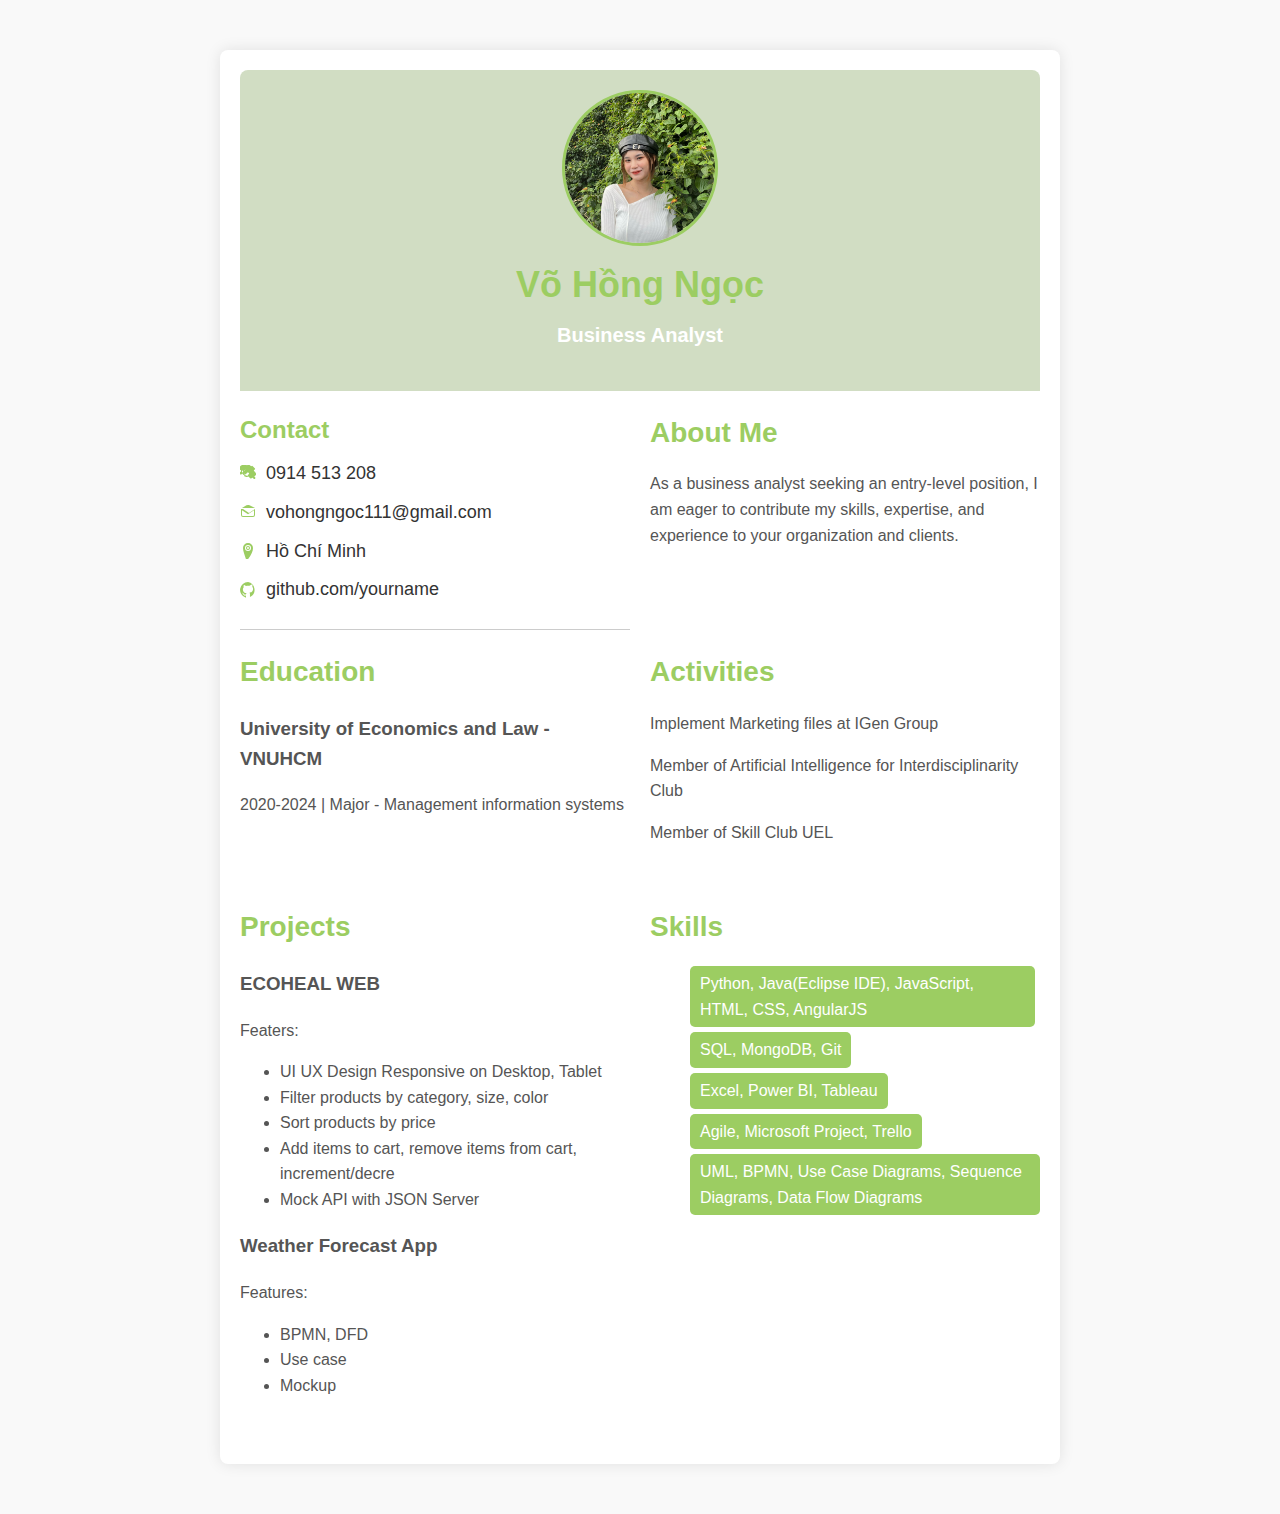
==== index.html @ 3f382830 "Rename BA.HTML to index.html" ====
<!DOCTYPE html>
<html lang="en">
<head>
    <meta charset="UTF-8">
    <meta name="viewport" content="width=device-width, initial-scale=1.0">
    <title>Võ Hồng Ngọc - Business Analyst</title>
    <link rel="stylesheet" href="./BA.CSS">
</head>
<body>
    <div class="container">
        <header>
            <img src="./vohongngocavt.jpg" alt="Your Name">
            <h1>Võ Hồng Ngọc</h1>
            <p>Business Analyst</p>
        </header>

        <div class="contact-info">
            <h2>Contact</h2>
            <ul>
                <li><svg xmlns="http://www.w3.org/2000/svg" width="16" height="16" fill="currentColor" class="bi bi-telephone" viewBox="0 0 16 16">
                        <path d="M11.354 1.146a1 1 0 0 1 1.414 0l2 2a1 1 0 0 1 0 1.414l-1.042 1.042a12.607 12.607 0 0 1 2.75 3.856 12.607 12.607 0 0 1-3.856 2.75l-1.042 1.042a1 1 0 0 1-1.414 0l-2-2a1 1 0 0 1 0-1.414l1.042-1.042a8.607 8.607 0 0 0-1.52-2.606 8.607 8.607 0 0 0-2.606-1.52l-1.042 1.042a1 1 0 0 1-1.414 0l-2-2a1 1 0 0 1 0-1.414l2-2a1 1 0 0 1 1.414 0l1.042 1.042a8.607 8.607 0 0 0 2.606-1.52 8.607 8.607 0 0 0 1.52-2.606L9.77.146zM6.854 3.293a1 1 0 0 1 1.414 0l.933.933c.276.276.27.713-.007.99a11.244 11.244 0 0 1-4.674 4.674 11.244 11.244 0 0 1-.99-.007l-.933-.933a1 1 0 0 1 0-1.414L6.854 3.293zm5.823 5.822c.9 1.136 1.774 2.288 2.61 3.45a1 1 0 0 1-1.323 1.323c-1.162-.836-2.314-1.71-3.45-2.61l1.164-1.164a5.748 5.748 0 0 0-.295-.433 5.748 5.748 0 0 0-.432-.295L12.677 9.115zm.56-1.02l-1.165 1.165a5.748 5.748 0 0 0-.295-.432 5.748 5.748 0 0 0-.433-.295L12.677 8.095c.144-.177.281-.348.41-.52.13-.17.258-.34.376-.515.116-.177.227-.355.33-.54zm.49-.856l-1.164 1.164a5.748 5.748 0 0 0-.295-.432 5.748 5.748 0 0 0-.433-.295L12.677 7.139c.143-.177.28-.348.41-.52.13-.17.258-.34.376-.515.116-.177.227-.355.33-.54zM6 0a6 6 0 0 1 6 6c0 3.084-2.233 5.643-5.175 5.935a1 1 0 0 1-.482-.04l-1.486-.396a1 1 0 0 1-.635-1.236l.5-1.625a6.021 6.021 0 0 1-2.253-.508l-.88 1.167a1 1 0 0 1-1.428 0L.04 8.65a1 1 0 0 1 0-1.427l1.166-.88a6.02 6.02 0 0 1-.507-2.253L1.04 4.964a1 1 0 0 1-1.236-.635l-.396-1.486a1 1 0 0 1-.04-.481A6 6 0 0 1 6 0zm0 2a4 4 0 0 0-4 4c0 1.116.46 2.116 1.197 2.83l.023.018c.41.316.865.557 1.33.718a4 4 0 0 0 2.83 1.197l.019.002c.41-.04.808-.157 1.182-.344l.939.626a4 4 0 0 0 1.197-2.83l.002-.019c-.044-.4-.157-.797-.343-1.17l.625-.94A4 4 0 0 0 10 6a4 4 0 0 0-4-4zm0 1a3 3 0 0 1 3 3c0 .654-.208 1.255-.558 1.75l-1.375-.916a1 1 0 0 0-1.177 0L3.56 9.75A2.963 2.963 0 0 1 3 7a3 3 0 0 1 3-3zm0 1a2 2 0 0 0-2 2c0 .344.088.66.23.938l-.938 1.406A2.982 2.982 0 0 0 3 7a2 2 0 0 0 2-2zm0 1a1 1 0 0 1 1 1c0 .255-.09.49-.236.677l-1.406.938A1.981 1.981 0 0 1 4 7a1 1 0 0 1 1-1z"/>
                    </svg> 0914 513 208</li>
                <li><svg xmlns="http://www.w3.org/2000/svg" width="16" height="16" fill="currentColor" class="bi bi-envelope" viewBox="0 0 16 16">
                        <path d="M8 1c.556 0 1.083.116 1.563.326L15.037 4H1.963L6.437 1.326A7.98 7.98 0 0 1 8 1zM1 5v6a2 2 0 0 0 2 2h10a2 2 0 0 0 2-2V5l-6 4-6-4zm1 1.25l6 3.998 6-3.998V11a1 1 0 0 1-1 1H3a1 1 0 0 1-1-1V6.25z"/>
                    </svg> vohongngoc111@gmail.com</li>
                <li><svg xmlns="http://www.w3.org/2000/svg" width="16" height="16" fill="currentColor" class="bi bi-geo-alt" viewBox="0 0 16 16">
                        <path d="M8 0a5 5 0 0 1 5 5c0 3.182-1.665 6.878-4.935 11.09a1.484 1.484 0 0 1-2.13 0C4.665 11.878 3 8.182 3 5a5 5 0 0 1 5-5zm0 2a3 3 0 1 0 0 6 3 3 0 0 0 0-6zm0 1a2 2 0 1 1 0 4 2 2 0 0 1 0-4zm0 1a1 1 0 1 0 0 2 1 1 0 0 0 0-2z"/>
                    </svg> Hồ Chí Minh</li>
                <li><svg xmlns="http://www.w3.org/2000/svg" width="16" height="16" fill="currentColor" class="bi bi-github" viewBox="0 0 16 16">
                        <path d="M8 0a8 8 0 0 0-2.527 15.573c.4.074.547-.174.547-.386 0-.192-.007-.878-.012-1.602-2.226.485-2.695-1.07-2.695-1.07-.364-.927-.89-1.174-.89-1.174-.728-.496.055-.486.055-.486.805.056 1.228.827 1.228.827.713 1.18 1.868.84 2.323.643.072-.516.28-.84.51-1.033-1.784-.2-3.655-.884-3.655-3.93 0-.867.31-1.575.824-2.131-.083-.202-.36-1.011.079-2.106 0 0 .67-.215 2.2.82.638-.177 1.32-.265 2-.268.68.003 1.362.09 2-.268 1.53-1.036 2.2-.82 2.2-.82.44 1.095.163 1.904.08 2.106.514.556.823 1.264.823 2.13 0 3.053-1.872 3.73-3.66 3.925.288.247.54.733.54 1.48 0 1.067-.01 1.927-.010 2.188 0 .212.144.46.55.382A8 8 0 0 0 8 0z"/>
                    </svg> <a style="color: #333;" href="https://github.com/HONGNGOC0710" target="_blank">github.com/yourname</a></li>
            </ul>
        </div>

        <div class="section">
            <h2 class="section-title">About Me</h2>
            <div class="section-content">
                <p>
                    As a business analyst seeking an entry-level position, I am eager to contribute my skills, expertise, and experience to your organization and clients.
                </p>
            </div>
        </div>

        <div class="section">
            <h2 class="section-title">Education</h2>
            <div class="section-content">
                <h3>University of Economics and Law - VNUHCM</h3>
                <p>2020-2024 | Major - Management information systems</p>
            </div>
        </div>

        <div class="section">
            <h2 class="section-title">Activities</h2>
            <div class="section-content">
                <p>Implement Marketing files at IGen Group</p>
                <p>Member of Artificial Intelligence for Interdisciplinarity Club</p>
                <p>Member of Skill Club UEL</p>
            </div>
        </div>

        <div class="section">
            <h2 class="section-title">Projects</h2>
            <div class="section-content">
                <h3>ECOHEAL WEB</h3>
                <p>Featers: </p>
                <ul>
                    <li>UI UX Design Responsive on Desktop, Tablet</li>
                    <li>Filter products by category, size, color</li>
                    <li>Sort products by price</li>
                    <li>Add items to cart, remove items from cart, increment/decre</li>
                    <li>Mock API with JSON Server</li>
                </ul>
                <p></p>
                <h3>Weather Forecast App</h3>
                <p>Features:</p>
                <ul>
                    <li>BPMN, DFD</li>
                    <li>Use case</li>
                    <li>Mockup</li>
                </ul>
            </div>
        </div>

        <div class="section">
            <h2 class="section-title">Skills</h2>
            <div class="section-content">
                <ul class="skill-list">
                    <li>Python, Java(Eclipse IDE), JavaScript, HTML, CSS, AngularJS</li>
                    <li>SQL, MongoDB, Git</li>
                    <li>Excel, Power BI, Tableau</li>
                    <li>Agile, Microsoft Project, Trello</li>
                    <li>UML, BPMN, Use Case Diagrams, Sequence Diagrams, Data Flow Diagrams</li>
                </ul>
            </div>
        </div>

    </div>
</body>
</html>
---- BA.CSS ----
/* Global Styles */
body {
    font-family: 'Segoe UI', Tahoma, Geneva, Verdana, sans-serif;
    line-height: 1.6;
    margin: 0;
    padding: 0;
    background-color: #f9f9f9;
}

a {
    color: #9CCD62;
    text-decoration: none;
}

a:hover {
    text-decoration: underline;
}

/* Container Styles */
.container {
    max-width: 800px;
    margin: 50px auto;
    padding: 20px;
    border-radius: 8px;
    box-shadow: 0 0 10px rgba(0, 0, 0, 0.1);
    background-color: #ffffff;
    display: grid;
    grid-template-columns: 1fr 1fr;
    gap: 20px;
}

/* Header Styles */
header {
    text-align: center;
    grid-column: span 2;
    width: 100%;
    padding: 20px 0;
    background-color: #d1ddc3;
    border-radius: 8px 8px 0 0;
    color: #fff;
}

header img {
    display: block;
    margin: 0 auto 10px;
    width: 150px;
    height: 150px;
    border-radius: 50%;
    object-fit: cover;
    border: 3px solid #9CCD62;
}

header h1 {
    font-size: 36px;
    margin: 0;
    color: #9CCD62;
}

header p {
    font-size: 20px;
    color: #fff;
    font-weight: bold;
    margin-top: 5px;
}

/* Contact Info Styles */
.contact-info {
    flex: 1;
    border-bottom: 1px solid #ccc;
    padding-bottom: 15px;
}

.contact-info h2 {
    font-size: 24px;
    color: #9CCD62;
    margin-top: 0;
    margin-bottom: 10px;
}

.contact-info ul {
    list-style: none;
    padding: 0;
    margin: 0;
}

.contact-info li {
    margin-bottom: 10px;
    display: flex;
    align-items: center;
    font-size: 18px;
}

.contact-info li svg {
    margin-right: 10px;
    color: #9CCD62;
}

/* Section Styles */
.section {
    flex: 1;
    margin-bottom: 30px;
}

.section-title {
    font-size: 28px;
    margin: 0;
    color: #9CCD62;
}

.section-content {
    color: #555;
}

.section-content p {
    margin-bottom: 10px;
}

/* Skill List Styles */
.skill-list {
    color: #555;
    display: flex;
    flex-wrap: wrap;
}

.skill-list li {
    background-color: #9CCD62;
    color: #fff;
    padding: 5px 10px;
    margin-right: 5px;
    margin-bottom: 5px;
    border-radius: 5px;
}

.skill-list li:last-child {
    margin-right: 0;
}

/* Additional Styling */
body {
    color: #333;
}

.container {
    box-shadow: 0 0 15px rgba(0, 0, 0, 0.1);
}

.contact-info h2 {
    color: #9CCD62;
}

.skill-list li {
    background-color: #9CCD62;
    color: #fff;
}
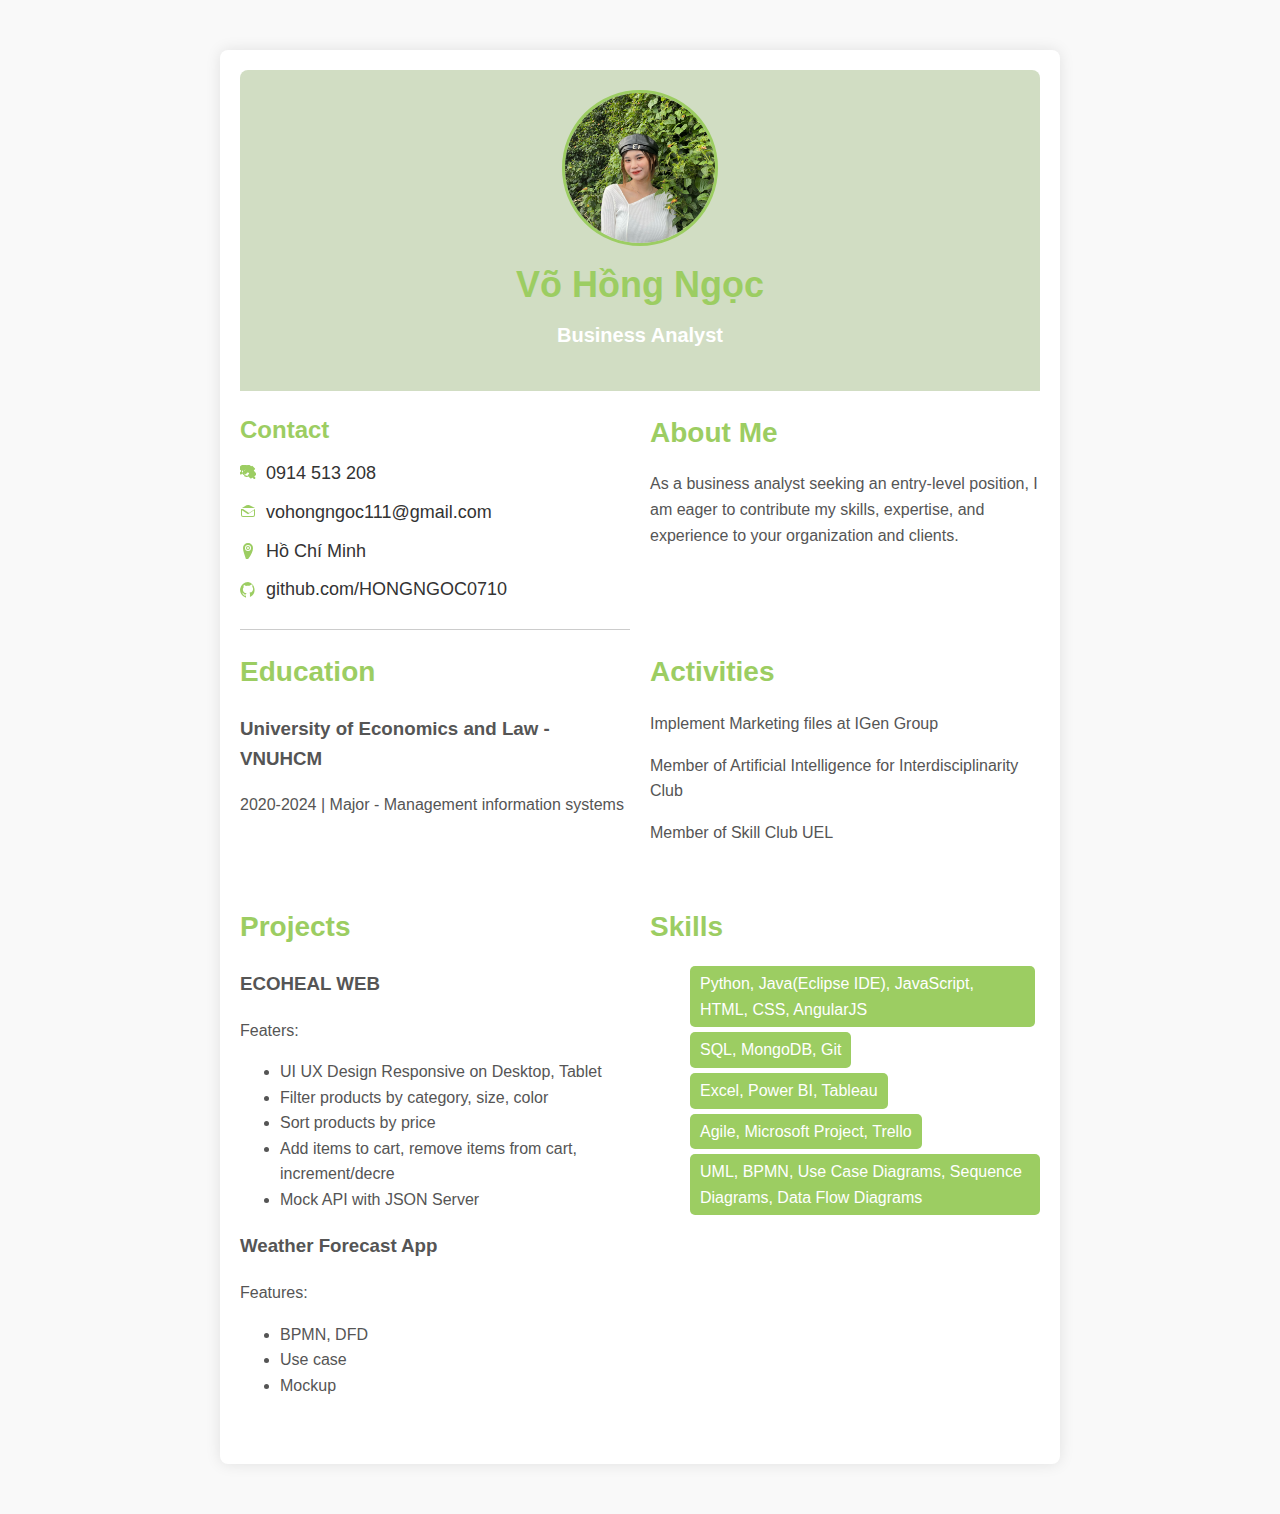
==== commit e42e07ca: "Update index.html" ====
--- a/index.html
+++ b/index.html
@@ -28,7 +28,7 @@
                     </svg> Hồ Chí Minh</li>
                 <li><svg xmlns="http://www.w3.org/2000/svg" width="16" height="16" fill="currentColor" class="bi bi-github" viewBox="0 0 16 16">
                         <path d="M8 0a8 8 0 0 0-2.527 15.573c.4.074.547-.174.547-.386 0-.192-.007-.878-.012-1.602-2.226.485-2.695-1.07-2.695-1.07-.364-.927-.89-1.174-.89-1.174-.728-.496.055-.486.055-.486.805.056 1.228.827 1.228.827.713 1.18 1.868.84 2.323.643.072-.516.28-.84.51-1.033-1.784-.2-3.655-.884-3.655-3.93 0-.867.31-1.575.824-2.131-.083-.202-.36-1.011.079-2.106 0 0 .67-.215 2.2.82.638-.177 1.32-.265 2-.268.68.003 1.362.09 2-.268 1.53-1.036 2.2-.82 2.2-.82.44 1.095.163 1.904.08 2.106.514.556.823 1.264.823 2.13 0 3.053-1.872 3.73-3.66 3.925.288.247.54.733.54 1.48 0 1.067-.01 1.927-.010 2.188 0 .212.144.46.55.382A8 8 0 0 0 8 0z"/>
-                    </svg> <a style="color: #333;" href="https://github.com/HONGNGOC0710" target="_blank">github.com/yourname</a></li>
+                    </svg> <a style="color: #333;" href="https://github.com/HONGNGOC0710" target="_blank">github.com/HONGNGOC0710</a></li>
             </ul>
         </div>
 
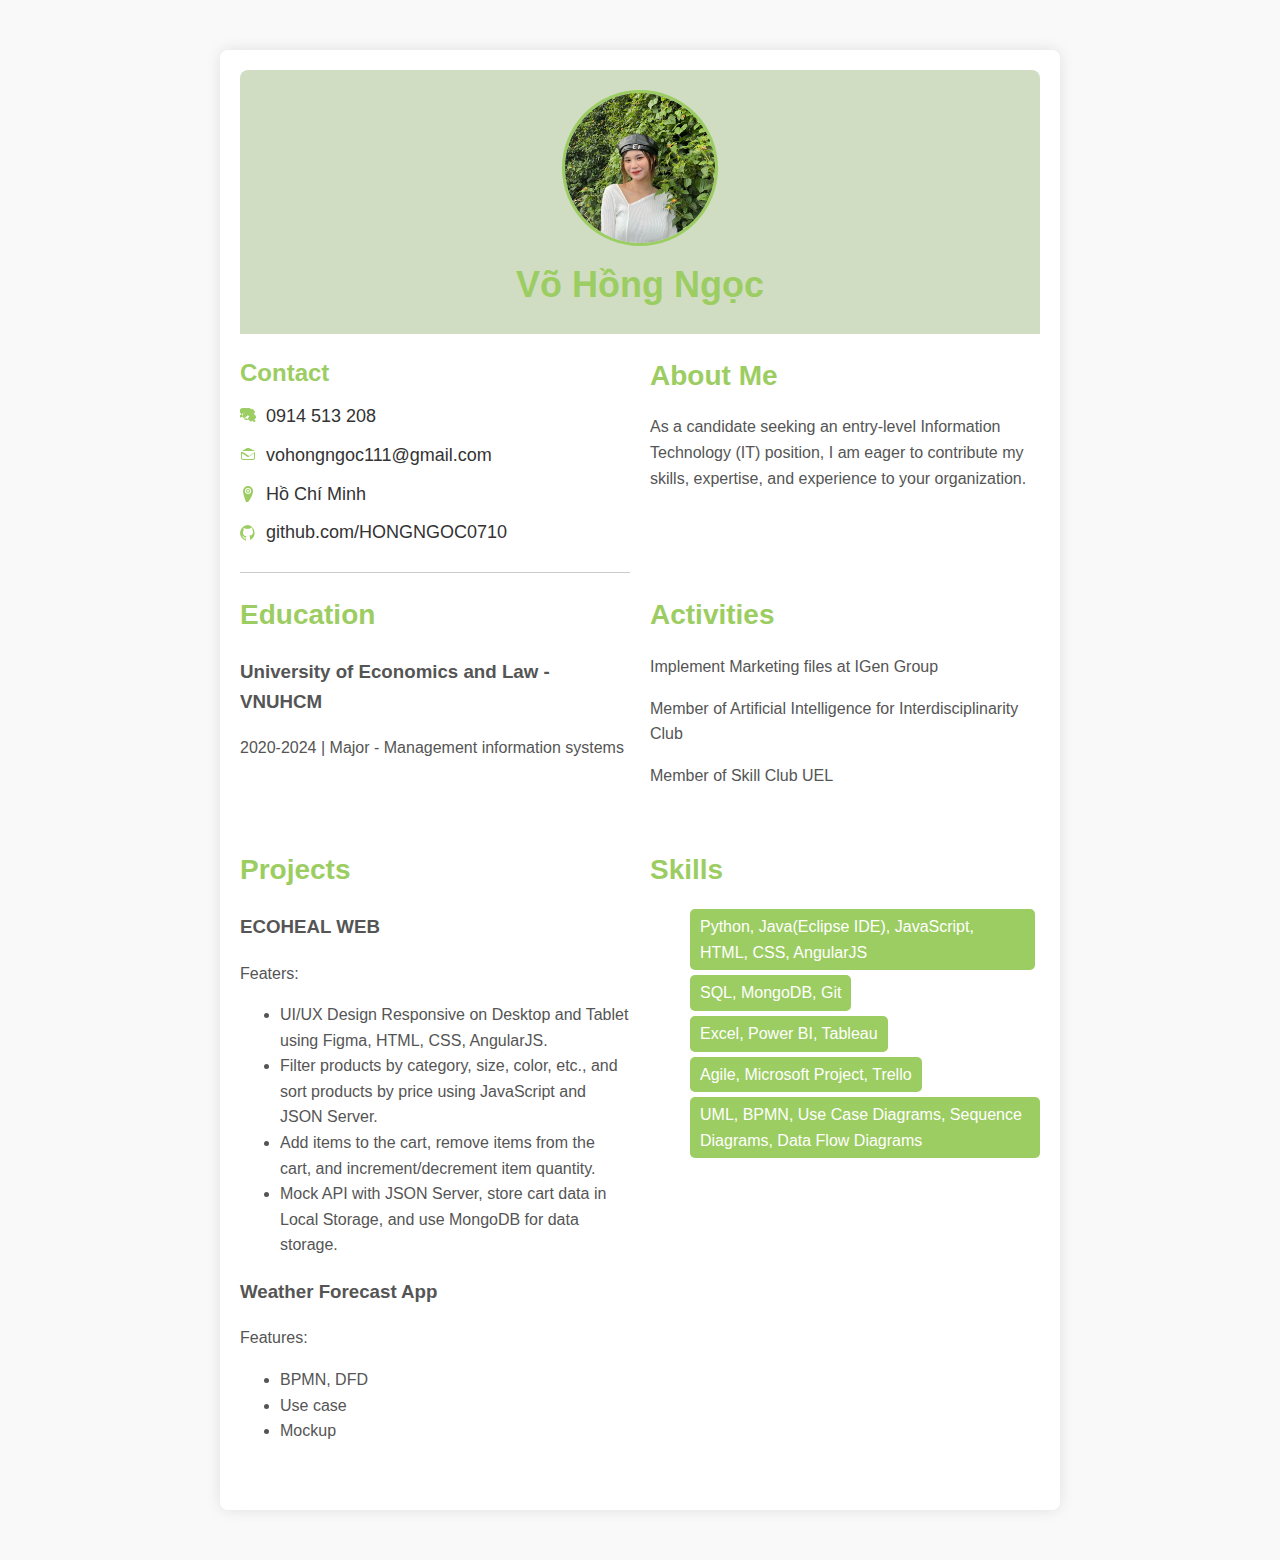
==== commit d10b979b: "Update index.html" ====
--- a/index.html
+++ b/index.html
@@ -11,7 +11,7 @@
         <header>
             <img src="./vohongngocavt.jpg" alt="Your Name">
             <h1>Võ Hồng Ngọc</h1>
-            <p>Business Analyst</p>
+<!--             <p>Business Analyst</p> -->
         </header>
 
         <div class="contact-info">
@@ -36,7 +36,7 @@
             <h2 class="section-title">About Me</h2>
             <div class="section-content">
                 <p>
-                    As a business analyst seeking an entry-level position, I am eager to contribute my skills, expertise, and experience to your organization and clients.
+                    As a candidate seeking an entry-level Information Technology (IT) position, I am eager to contribute my skills, expertise, and experience to your organization.
                 </p>
             </div>
         </div>
@@ -64,11 +64,11 @@
                 <h3>ECOHEAL WEB</h3>
                 <p>Featers: </p>
                 <ul>
-                    <li>UI UX Design Responsive on Desktop, Tablet</li>
-                    <li>Filter products by category, size, color</li>
-                    <li>Sort products by price</li>
-                    <li>Add items to cart, remove items from cart, increment/decre</li>
-                    <li>Mock API with JSON Server</li>
+                    <li>UI/UX Design Responsive on Desktop and Tablet using Figma, HTML, CSS, AngularJS.</li>
+                    <li>Filter products by category, size, color, etc., and sort products by price using JavaScript and JSON Server.</li>
+                    <li>Add items to the cart, remove items from the cart, and increment/decrement item quantity.</li>
+                    <li>Mock API with JSON Server, store cart data in Local Storage, and use MongoDB for data storage.</li>
+<!--                     <li>Mock API with JSON Server</li> -->
                 </ul>
                 <p></p>
                 <h3>Weather Forecast App</h3>
